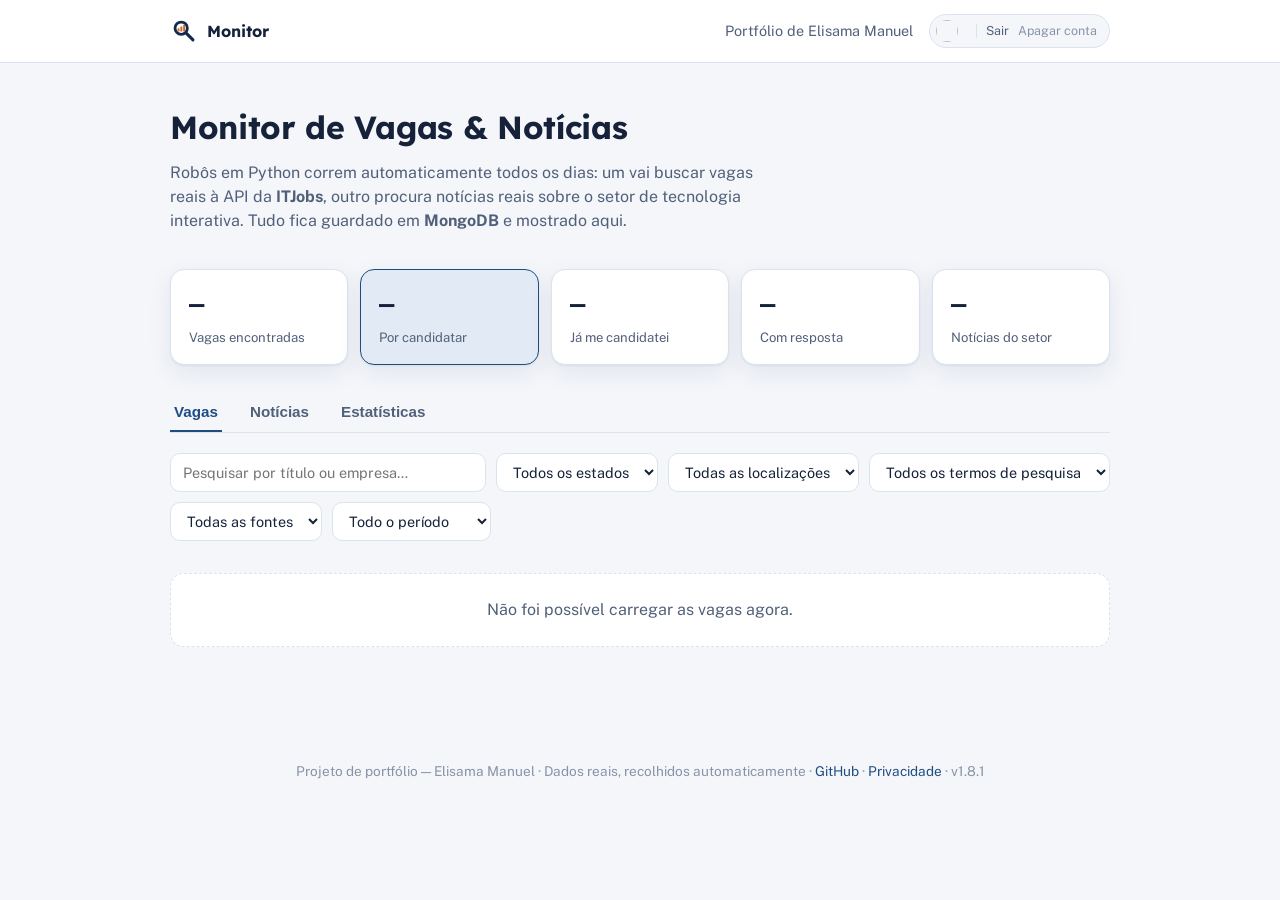
==== static/index.html @ f33a1dab "v1.8.1: interface sem setas nos botoes e links" ====
<!DOCTYPE html>
<html lang="pt">
<head>
    <meta charset="UTF-8">
    <meta name="viewport" content="width=device-width, initial-scale=1.0">
    <title>Monitor de Vagas & Notícias | Elisama Manuel</title>
    <meta name="description" content="Painel pessoal que acompanha vagas de emprego reais e notícias do setor de tecnologia interativa, recolhidas automaticamente.">
    <link rel="icon" type="image/svg+xml" href="/static/logo-mark.svg">
    <link rel="stylesheet" href="https://fonts.googleapis.com/css2?family=Lexend:wght@600;700&family=Public+Sans:wght@400;600;700&family=JetBrains+Mono:wght@400;500;700&display=swap">
    <link rel="stylesheet" href="/static/style.css?v=5">
</head>
<body>
    <header class="topo">
        <div class="container topo-conteudo">
            <a href="/" class="marca" id="linkLogoMonitor">
                <img src="/static/logo-mark.svg" alt="">
                <span class="marca-nome">Monitor</span>
            </a>
            <div class="topo-direita">
                <a href="https://elisamanuel-on.github.io/portfolio.html" class="link-portfolio" id="linkPortfolio">Portfólio de Elisama Manuel</a>
                <div class="conta-utilizador" id="contaUtilizador" hidden>
                    <img class="conta-foto" id="contaFoto" alt="">
                    <span class="conta-nome" id="contaNome"></span>
                    <span class="conta-separador"></span>
                    <a href="/auth/logout" class="conta-sair">Sair</a>
                    <button type="button" class="conta-apagar" id="botaoApagarConta" title="Apagar a minha conta">Apagar conta</button>
                </div>
            </div>
        </div>
    </header>
    <script>
        // No executável de secretária o painel abre com "?modo=app" no
        // endereço — aí não faz sentido mostrar um link de volta ao
        // portfólio do site, porque isto já não está a ser visto num
        // browser a navegar pelo site.
        if (new URLSearchParams(location.search).get("modo") === "app") {
            var linkPortfolio = document.getElementById("linkPortfolio");
            if (linkPortfolio) linkPortfolio.remove();
        }

        // Mostra quem entrou com a conta Google, no canto do cabeçalho.
        fetch("/api/utilizador-atual")
            .then(function (resposta) { return resposta.ok ? resposta.json() : null; })
            .then(function (utilizador) {
                if (!utilizador) return;
                var caixa = document.getElementById("contaUtilizador");
                var foto = document.getElementById("contaFoto");
                var nome = document.getElementById("contaNome");
                if (utilizador.foto) {
                    foto.src = utilizador.foto;
                    foto.hidden = false;
                } else {
                    foto.hidden = true;
                }
                nome.textContent = utilizador.nome || utilizador.email;
                caixa.hidden = false;
            })
            .catch(function () { /* se falhar, o cabeçalho só fica sem esta parte */ });

        // Direito ao apagamento: remove a conta (nome, email, foto) desta sessão.
        // Não apaga vagas/notícias — essas nunca tiveram dados pessoais.
        document.getElementById("botaoApagarConta").addEventListener("click", function () {
            var confirmar = window.confirm(
                "Isto apaga a tua conta e os teus dados de login (nome, email, foto). " +
                "Não podes desfazer. Continuar?"
            );
            if (!confirmar) return;
            fetch("/api/utilizador-atual", { method: "DELETE" })
                .then(function () { window.location.href = "/"; })
                .catch(function () {
                    window.alert("Não foi possível apagar a conta agora. Tenta novamente ou escreve para elisamanueljob@gmail.com.");
                });
        });
    </script>

    <main class="container">
        <section class="intro">
            <h1>Monitor de Vagas &amp; Notícias</h1>
            <p class="intro-texto">
                Robôs em Python correm automaticamente todos os dias: um vai buscar vagas
                reais à API da <strong>ITJobs</strong>, outro procura notícias reais sobre o
                setor de tecnologia interativa. Tudo fica guardado em <strong>MongoDB</strong>
                e mostrado aqui.
            </p>
        </section>

        <section class="resumo-cards" id="resumoCards" aria-live="polite">
            <div class="card-resumo">
                <span class="card-resumo-valor" id="resumoTotalVagas">—</span>
                <span class="card-resumo-label">Vagas encontradas</span>
            </div>
            <div class="card-resumo card-resumo-destaque">
                <span class="card-resumo-valor" id="resumoPorCandidatar">—</span>
                <span class="card-resumo-label">Por candidatar</span>
            </div>
            <div class="card-resumo">
                <span class="card-resumo-valor" id="resumoCandidateiMe">—</span>
                <span class="card-resumo-label">Já me candidatei</span>
            </div>
            <div class="card-resumo">
                <span class="card-resumo-valor" id="resumoRespostaRecebida">—</span>
                <span class="card-resumo-label">Com resposta</span>
            </div>
            <div class="card-resumo">
                <span class="card-resumo-valor" id="resumoTotalNoticias">—</span>
                <span class="card-resumo-label">Notícias do setor</span>
            </div>
        </section>

        <nav class="abas" role="tablist" aria-label="Secções">
            <button class="aba aba-ativa" data-aba="vagas" role="tab" aria-selected="true">
                Vagas
                <span class="aba-contador" id="contadorVagasNovas" hidden>0</span>
            </button>
            <button class="aba" data-aba="noticias" role="tab" aria-selected="false">Notícias</button>
            <button class="aba" data-aba="estatisticas" role="tab" aria-selected="false">Estatísticas</button>
        </nav>

        <section class="painel" data-painel="vagas">
            <div class="filtros">
                <input type="search" id="filtroTextoVagas" placeholder="Pesquisar por título ou empresa…">
                <select id="filtroEstadoVagas">
                    <option value="">Todos os estados</option>
                    <option value="por_candidatar">Por candidatar</option>
                    <option value="candidatei_me">Já me candidatei</option>
                    <option value="resposta_recebida">Com resposta</option>
                    <option value="arquivada">Arquivada</option>
                </select>
                <select id="filtroLocalizacaoVagas">
                    <option value="">Todas as localizações</option>
                </select>
                <select id="filtroTermoVagas">
                    <option value="">Todos os termos de pesquisa</option>
                </select>
                <select id="filtroFonteVagas">
                    <option value="">Todas as fontes</option>
                </select>
                <select id="filtroPeriodoVagas">
                    <option value="">Todo o período</option>
                    <option value="24h">Últimas 24 horas</option>
                    <option value="7d">Últimos 7 dias</option>
                    <option value="30d">Últimos 30 dias</option>
                </select>
            </div>
            <div class="lista" id="listaVagas">
                <p class="estado-vazio">A carregar vagas…</p>
            </div>
        </section>

        <section class="painel" data-painel="noticias" hidden>
            <div class="filtros">
                <input type="search" id="filtroTextoNoticias" placeholder="Pesquisar notícias…">
                <select id="filtroFonteNoticias">
                    <option value="">Todas as fontes</option>
                </select>
                <select id="filtroPeriodoNoticias">
                    <option value="">Todo o período</option>
                    <option value="24h">Últimas 24 horas</option>
                    <option value="7d">Últimos 7 dias</option>
                    <option value="30d">Últimos 30 dias</option>
                </select>
            </div>
            <div class="lista" id="listaNoticias">
                <p class="estado-vazio">A carregar notícias…</p>
            </div>
        </section>

        <section class="painel" data-painel="estatisticas" hidden>
            <div class="grelha-estatisticas">
                <div class="cartao-estatistica cartao-estatistica-larga">
                    <div class="estatistica-cabecalho">
                        <h2 class="estatistica-titulo">Evolução nos últimos 30 dias</h2>
                        <div class="estatistica-legenda">
                            <span class="legenda-item"><i class="ponto-legenda ponto-legenda-vagas"></i>Vagas</span>
                            <span class="legenda-item"><i class="ponto-legenda ponto-legenda-noticias"></i>Notícias</span>
                        </div>
                    </div>
                    <canvas id="graficoEvolucao"></canvas>
                </div>
                <div class="cartao-estatistica">
                    <h2 class="estatistica-titulo">Taxa de resposta às candidaturas</h2>
                    <div id="taxaResposta">
                        <p class="estado-vazio">A carregar…</p>
                    </div>
                </div>
                <div class="cartao-estatistica">
                    <h2 class="estatistica-titulo">Por termo de pesquisa</h2>
                    <canvas id="graficoTermos"></canvas>
                </div>
                <div class="cartao-estatistica">
                    <h2 class="estatistica-titulo">Por localização</h2>
                    <canvas id="graficoLocalizacoes"></canvas>
                </div>
                <div class="cartao-estatistica">
                    <h2 class="estatistica-titulo">Fontes das vagas</h2>
                    <div class="lista-fontes" id="fontesVagas">
                        <p class="estado-vazio">A carregar…</p>
                    </div>
                </div>
                <div class="cartao-estatistica">
                    <h2 class="estatistica-titulo">Fontes das notícias</h2>
                    <div class="lista-fontes" id="fontesNoticias">
                        <p class="estado-vazio">A carregar…</p>
                    </div>
                </div>
            </div>
        </section>
    </main>

    <footer class="rodape">
        <p>Projeto de portfólio — Elisama Manuel · Dados reais, recolhidos automaticamente · <a href="https://github.com/elisamanuel-on" target="_blank" rel="noopener">GitHub</a> · <a href="/privacidade">Privacidade</a> · v1.8.1</p>
    </footer>

    <template id="modeloVaga">
        <article class="cartao-vaga">
            <div class="cartao-vaga-cabecalho">
                <h3></h3>
                <span class="etiqueta-estado"></span>
            </div>
            <p class="cartao-vaga-empresa"></p>
            <span class="etiqueta-fonte"></span>
            <p class="cartao-vaga-detalhes"></p>
            <div class="cartao-vaga-rodape">
                <a class="cartao-vaga-link" target="_blank" rel="noopener">Ver vaga</a>
                <select class="seletor-estado">
                    <option value="por_candidatar">Por candidatar</option>
                    <option value="candidatei_me">Já me candidatei</option>
                    <option value="resposta_recebida">Com resposta</option>
                    <option value="arquivada">Arquivada</option>
                </select>
            </div>
        </article>
    </template>

    <template id="modeloNoticia">
        <article class="cartao-noticia">
            <p class="cartao-noticia-fonte"></p>
            <h3><a target="_blank" rel="noopener"></a></h3>
            <p class="cartao-noticia-resumo"></p>
            <p class="cartao-noticia-data"></p>
        </article>
    </template>

    <script src="/static/script.js?v=5"></script>
    <script>
        // O logótipo "Monitor" força sempre uma ida a buscar a página nova ao
        // servidor (como um F5), para nunca mostrar uma versão antiga guardada
        // pelo browser desta página, visto que este endereço já existiu com
        // outro aspeto no passado.
        (function () {
            var logo = document.getElementById("linkLogoMonitor");
            if (!logo) return;
            logo.addEventListener("click", function (evento) {
                var cliqueSimples = evento.button === 0 &&
                    !evento.metaKey && !evento.ctrlKey && !evento.shiftKey && !evento.altKey;
                if (!cliqueSimples) return;
                evento.preventDefault();
                var destino = logo.getAttribute("href") || "/";
                var separador = destino.indexOf("?") === -1 ? "?" : "&";
                window.location.href = destino + separador + "atualizar=" + Date.now();
            });
        })();
    </script>
</body>
</html>
---- static/style.css ----
/* Monitor de Vagas & Notícias — painel de trabalho, agora com a mesma
   identidade "Azul Editorial" da vitrine pública (mesmos tokens de
   static/vitrine.css), para as duas páginas parecerem o mesmo produto. */

:root {
    --azul-700: #1f4d82;
    --azul-900: #13294b;
    --azul-suave: #e2eaf5;
    --acento: #c96a2e;
    --acento-suave: #f7e6d9;
    --fundo: #f4f6fa;
    --superficie: #ffffff;
    --borda: #dbe3ee;
    --texto: #16213a;
    --texto-suave: #51607a;
    --texto-fraco: #8793a8;
    --sucesso: #0d9488;
    --sucesso-suave: #e6f7f5;
    --aviso: #a8641f;
    --aviso-suave: #f6ead9;
    --raio: 14px;
    --sombra: 0 1px 2px rgba(19,41,75,.06), 0 8px 24px rgba(19,41,75,.08);
}

* { box-sizing: border-box; }

body {
    margin: 0;
    font-family: "Public Sans", -apple-system, BlinkMacSystemFont, "Segoe UI", Roboto, sans-serif;
    background: var(--fundo);
    color: var(--texto);
    line-height: 1.5;
}

h1, h2, h3 { font-family: "Lexend", "Public Sans", sans-serif; }

.mono { font-family: "JetBrains Mono", ui-monospace, monospace; font-variant-numeric: tabular-nums; }

.container {
    max-width: 980px;
    margin: 0 auto;
    padding: 0 20px;
}

.topo {
    background: var(--superficie);
    border-bottom: 1px solid var(--borda);
}

.topo-conteudo {
    display: flex;
    align-items: center;
    justify-content: space-between;
    padding: 14px 20px;
    flex-wrap: wrap;
    gap: 8px;
}

.marca {
    display: flex;
    align-items: center;
    gap: 9px;
    text-decoration: none;
}
.marca:link, .marca:visited, .marca:hover, .marca:active { text-decoration: none; }

.marca img { width: 28px; height: 28px; }

.marca-nome {
    font-family: "Lexend", sans-serif;
    font-weight: 700;
    font-size: 16px;
    color: var(--texto);
}

.link-portfolio {
    color: var(--texto-suave);
    text-decoration: none;
    font-size: 0.9rem;
    border-bottom: 1px solid transparent;
}

.link-portfolio:hover { color: var(--azul-700); border-bottom-color: var(--azul-700); }

.topo-direita {
    display: flex;
    align-items: center;
    gap: 16px;
    flex-wrap: wrap;
}

.conta-utilizador {
    display: flex;
    align-items: center;
    gap: 9px;
    padding: 5px 12px 5px 6px;
    background: var(--fundo);
    border: 1px solid var(--borda);
    border-radius: 999px;
}

.conta-foto {
    width: 22px;
    height: 22px;
    border-radius: 50%;
    object-fit: cover;
    flex-shrink: 0;
}

.conta-nome {
    font-size: 0.82rem;
    color: var(--texto);
    font-weight: 600;
    max-width: 130px;
    overflow: hidden;
    text-overflow: ellipsis;
    white-space: nowrap;
}

.conta-separador {
    width: 1px;
    height: 14px;
    background: var(--borda);
    flex-shrink: 0;
}

.conta-sair {
    font-size: 0.78rem;
    color: var(--texto-suave);
    text-decoration: none;
    white-space: nowrap;
}

.conta-sair:hover { color: var(--azul-700); }

.conta-apagar {
    font: inherit;
    font-size: 0.78rem;
    color: var(--texto-fraco);
    background: none;
    border: none;
    padding: 0;
    cursor: pointer;
    white-space: nowrap;
}

.conta-apagar:hover { color: var(--aviso); }

.pagina-texto {
    padding-bottom: 60px;
}

.pagina-texto h2 {
    font-size: 1.05rem;
    margin: 32px 0 8px;
}

.pagina-texto p {
    color: var(--texto-suave);
    max-width: 640px;
}

.pagina-texto a { color: var(--azul-700); }

.intro {
    padding: 40px 0 8px;
}

.intro h1 {
    margin: 0 0 10px;
    font-size: 2rem;
    letter-spacing: -0.01em;
}

.intro-texto {
    color: var(--texto-suave);
    max-width: 62ch;
    margin: 0;
}

.resumo-cards {
    display: grid;
    grid-template-columns: repeat(auto-fit, minmax(150px, 1fr));
    gap: 12px;
    margin: 28px 0;
}

.card-resumo {
    background: var(--superficie);
    border: 1px solid var(--borda);
    border-radius: var(--raio);
    padding: 16px 18px;
    display: flex;
    flex-direction: column;
    gap: 4px;
    box-shadow: var(--sombra);
}

.card-resumo-destaque {
    border-color: var(--azul-700);
    background: var(--azul-suave);
}

.card-resumo-valor {
    font-family: "JetBrains Mono", ui-monospace, monospace;
    font-variant-numeric: tabular-nums;
    font-size: 1.6rem;
    font-weight: 700;
}

.card-resumo-label {
    font-size: 0.82rem;
    color: var(--texto-suave);
}

.abas {
    display: flex;
    gap: 4px;
    border-bottom: 1px solid var(--borda);
    margin-bottom: 20px;
}

.aba {
    display: inline-flex;
    align-items: center;
    gap: 7px;
    appearance: none;
    background: none;
    border: none;
    border-bottom: 2px solid transparent;
    padding: 10px 4px;
    margin-right: 20px;
    font-size: 0.95rem;
    font-weight: 600;
    color: var(--texto-suave);
    cursor: pointer;
    transition: color .15s ease, border-color .15s ease;
}

.aba:hover { color: var(--azul-700); }

.aba-ativa, .aba-ativa:hover {
    color: var(--azul-700);
    border-bottom-color: var(--azul-700);
}

.aba-contador {
    display: inline-flex;
    align-items: center;
    justify-content: center;
    min-width: 18px;
    height: 18px;
    padding: 0 5px;
    border-radius: 999px;
    background: var(--acento);
    color: #fff;
    font-size: 0.7rem;
    font-weight: 700;
    font-family: "JetBrains Mono", ui-monospace, monospace;
}

.aba-contador[hidden] { display: none; }

.filtros {
    display: flex;
    gap: 10px;
    margin-bottom: 16px;
    flex-wrap: wrap;
}

.filtros input, .filtros select {
    font-family: inherit;
    font-size: 0.9rem;
    padding: 9px 12px;
    border-radius: 10px;
    border: 1px solid var(--borda);
    background: var(--superficie);
    color: var(--texto);
    transition: border-color .15s ease;
}

.filtros input:focus-visible, .filtros select:focus-visible {
    outline: 2px solid var(--azul-700);
    outline-offset: 1px;
    border-color: var(--azul-700);
}

.filtros input[type="search"] {
    flex: 1;
    min-width: 200px;
}

.lista {
    display: grid;
    gap: 12px;
    padding-bottom: 60px;
}

.estado-vazio {
    color: var(--texto-suave);
    padding: 24px;
    text-align: center;
    background: var(--superficie);
    border: 1px dashed var(--borda);
    border-radius: var(--raio);
}

.cartao-vaga, .cartao-noticia {
    background: var(--superficie);
    border: 1px solid var(--borda);
    border-radius: var(--raio);
    padding: 16px 18px;
    box-shadow: var(--sombra);
    transition: box-shadow .18s ease, border-color .18s ease;
}

.cartao-vaga:hover, .cartao-noticia:hover {
    border-color: var(--azul-700);
}

.cartao-vaga-cabecalho {
    display: flex;
    align-items: flex-start;
    justify-content: space-between;
    gap: 10px;
}

.cartao-vaga-cabecalho h3 {
    margin: 0;
    font-size: 1.05rem;
    font-family: "Public Sans", sans-serif;
    font-weight: 700;
}

/* Pílulas de estado — mesmas cores usadas no guia de identidade */
.etiqueta-estado {
    font-size: 0.75rem;
    font-weight: 600;
    padding: 3px 10px;
    border-radius: 999px;
    white-space: nowrap;
    background: var(--aviso-suave);
    color: var(--aviso);
}

.etiqueta-estado[data-estado="candidatei_me"] {
    background: var(--fundo);
    color: var(--azul-700);
    border: 1px solid var(--borda);
}

.etiqueta-estado[data-estado="resposta_recebida"] {
    background: var(--sucesso-suave);
    color: var(--sucesso);
}

.etiqueta-estado[data-estado="arquivada"] {
    background: var(--borda);
    color: var(--texto-fraco);
}

.cartao-vaga-empresa {
    margin: 4px 0 2px;
    font-weight: 600;
    color: var(--texto-suave);
}

.etiqueta-fonte {
    display: inline-block;
    margin-bottom: 8px;
    font-family: "JetBrains Mono", ui-monospace, monospace;
    font-size: 0.72rem;
    font-weight: 500;
    letter-spacing: 0.03em;
    text-transform: uppercase;
    color: var(--texto-suave);
    background: var(--fundo);
    border: 1px solid var(--borda);
    border-radius: 999px;
    padding: 2px 9px;
}

.cartao-vaga-detalhes {
    margin: 0 0 12px;
    font-size: 0.88rem;
    color: var(--texto-suave);
}

.cartao-vaga-rodape {
    display: flex;
    align-items: center;
    justify-content: space-between;
    gap: 10px;
    flex-wrap: wrap;
}

.cartao-vaga-link {
    color: var(--azul-700);
    text-decoration: none;
    font-weight: 600;
    font-size: 0.9rem;
}

.cartao-vaga-link:hover { text-decoration: underline; }

.seletor-estado {
    font-family: inherit;
    font-size: 0.85rem;
    padding: 6px 10px;
    border-radius: 8px;
    border: 1px solid var(--borda);
    background: var(--fundo);
    transition: border-color .15s ease;
}

.seletor-estado:focus-visible {
    outline: 2px solid var(--azul-700);
    outline-offset: 1px;
    border-color: var(--azul-700);
}

.cartao-noticia-fonte {
    margin: 0 0 4px;
    font-family: "JetBrains Mono", ui-monospace, monospace;
    font-size: 0.72rem;
    font-weight: 500;
    letter-spacing: 0.04em;
    text-transform: uppercase;
    color: var(--sucesso);
}

.cartao-noticia h3 {
    margin: 0 0 6px;
    font-size: 1.02rem;
    font-family: "Public Sans", sans-serif;
    font-weight: 700;
}

.cartao-noticia h3 a {
    color: var(--texto);
    text-decoration: none;
}

.cartao-noticia h3 a:hover { color: var(--azul-700); }

.cartao-noticia-resumo {
    margin: 0 0 8px;
    color: var(--texto-suave);
    font-size: 0.9rem;
}

.cartao-noticia-data {
    margin: 0;
    font-size: 0.78rem;
    color: var(--texto-fraco);
}

.rodape {
    text-align: center;
    padding: 24px 20px 40px;
    color: var(--texto-fraco);
    font-size: 0.85rem;
}

.rodape a { color: var(--azul-700); text-decoration: none; }
.rodape a:hover { text-decoration: underline; }

/* Celebração ao marcar uma vaga como "Com resposta" */
@keyframes estadoPop {
    0%   { transform: scale(1); }
    40%  { transform: scale(1.18); }
    70%  { transform: scale(.96); }
    100% { transform: scale(1); }
}
.etiqueta-estado.a-celebrar { animation: estadoPop .5s cubic-bezier(.34, 1.56, .64, 1); }

@keyframes cartaoBrilho {
    0%   { box-shadow: 0 0 0 0 rgba(13, 148, 136, .35), var(--sombra); }
    100% { box-shadow: 0 0 0 14px rgba(13, 148, 136, 0), var(--sombra); }
}
.cartao-vaga.a-celebrar { animation: cartaoBrilho 1s ease-out; }

/* Estatísticas */

.grelha-estatisticas {
    display: grid;
    grid-template-columns: repeat(auto-fit, minmax(280px, 1fr));
    gap: 16px;
    padding-bottom: 60px;
}

.cartao-estatistica {
    background: var(--superficie);
    border: 1px solid var(--borda);
    border-radius: var(--raio);
    padding: 18px 20px;
    box-shadow: var(--sombra);
}

.cartao-estatistica-larga { grid-column: 1 / -1; }

.estatistica-cabecalho {
    display: flex;
    align-items: center;
    justify-content: space-between;
    flex-wrap: wrap;
    gap: 8px;
    margin-bottom: 4px;
}

.estatistica-titulo {
    margin: 0 0 10px;
    font-size: 0.92rem;
    font-weight: 700;
    color: var(--texto);
}

.cartao-estatistica-larga .estatistica-titulo { margin-bottom: 0; }

.estatistica-legenda {
    display: flex;
    gap: 14px;
    font-size: 0.8rem;
    color: var(--texto-suave);
}

.legenda-item { display: flex; align-items: center; gap: 5px; }

.ponto-legenda {
    width: 8px;
    height: 8px;
    border-radius: 999px;
    display: inline-block;
}

.ponto-legenda-vagas { background: var(--azul-700); }
.ponto-legenda-noticias { background: var(--acento); }

.cartao-estatistica canvas {
    width: 100%;
    display: block;
    min-height: 120px;
}

.taxa-resposta-numero {
    font-family: "JetBrains Mono", ui-monospace, monospace;
    font-size: 2.2rem;
    font-weight: 700;
    color: var(--sucesso);
    line-height: 1;
}

.taxa-resposta-barra {
    height: 10px;
    border-radius: 999px;
    background: var(--borda);
    overflow: hidden;
    margin: 12px 0 8px;
}

.taxa-resposta-preenchimento {
    height: 100%;
    background: var(--sucesso);
    border-radius: 999px;
    transition: width .6s cubic-bezier(.34, 1.56, .64, 1);
}

.taxa-resposta-legenda {
    margin: 0;
    font-size: 0.85rem;
    color: var(--texto-suave);
}

.lista-fontes {
    display: flex;
    flex-direction: column;
}

.linha-fonte {
    display: flex;
    align-items: center;
    gap: 9px;
    padding: 9px 0;
    border-bottom: 1px solid var(--borda);
}

.linha-fonte:last-child { border-bottom: none; }

.linha-fonte .ponto-legenda { flex-shrink: 0; }

.linha-fonte-nome {
    flex: 1;
    min-width: 0;
    font-size: 0.88rem;
    font-weight: 600;
    color: var(--texto);
    white-space: nowrap;
    overflow: hidden;
    text-overflow: ellipsis;
}

.linha-fonte-total {
    font-family: "JetBrains Mono", ui-monospace, monospace;
    font-size: 0.85rem;
    color: var(--texto-suave);
}

@media (prefers-reduced-motion: reduce) {
    .aba, .filtros input, .filtros select, .cartao-vaga, .cartao-noticia, .seletor-estado {
        transition: none;
    }
    .etiqueta-estado.a-celebrar, .cartao-vaga.a-celebrar {
        animation: none;
    }
    .taxa-resposta-preenchimento {
        transition: none;
    }
}

@media (max-width: 480px) {
    .intro h1 { font-size: 1.6rem; }
    .cartao-vaga-rodape { flex-direction: column; align-items: stretch; }
}

.paginacao {
    display: flex;
    align-items: center;
    justify-content: space-between;
    gap: 12px;
    padding: 10px 0 4px;
}

.paginacao-info {
    display: flex;
    flex-direction: column;
    align-items: center;
    color: var(--texto-suave);
    font-size: 0.95rem;
    text-align: center;
}

.paginacao-info small { color: var(--texto-fraco); font-size: 0.8rem; }

.paginacao-botao {
    font: inherit;
    font-weight: 600;
    color: var(--azul-700);
    background: var(--superficie);
    border: 1px solid var(--azul-700);
    border-radius: 999px;
    padding: 9px 20px;
    cursor: pointer;
    white-space: nowrap;
    transition: background .15s, color .15s;
}

.paginacao-botao:hover:not(:disabled) { background: var(--azul-700); color: #fff; }
.paginacao-botao:focus-visible { outline: 3px solid var(--azul-suave); outline-offset: 2px; }
.paginacao-botao:disabled { opacity: .4; cursor: default; }

@media (max-width: 520px) {
    .paginacao-botao { padding: 8px 12px; font-size: 0.9rem; }
    .paginacao-info small { display: none; }
}
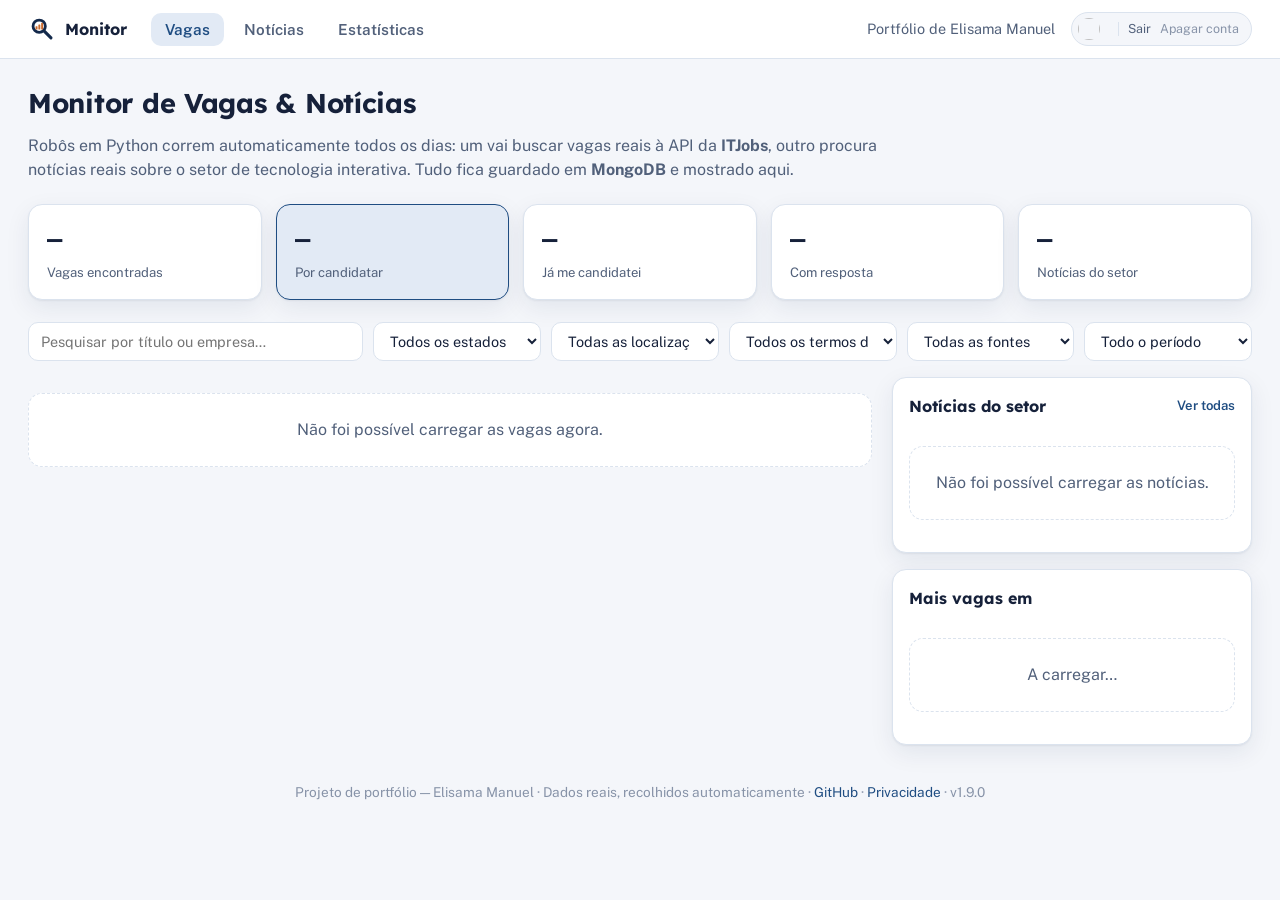
==== commit cc6378a6: "v1.9.0: layout em largura total com painel lateral de noticias" ====
--- a/static/index.html
+++ b/static/index.html
@@ -7,15 +7,23 @@
     <meta name="description" content="Painel pessoal que acompanha vagas de emprego reais e notícias do setor de tecnologia interativa, recolhidas automaticamente.">
     <link rel="icon" type="image/svg+xml" href="/static/logo-mark.svg">
     <link rel="stylesheet" href="https://fonts.googleapis.com/css2?family=Lexend:wght@600;700&family=Public+Sans:wght@400;600;700&family=JetBrains+Mono:wght@400;500;700&display=swap">
-    <link rel="stylesheet" href="/static/style.css?v=5">
+    <link rel="stylesheet" href="/static/style.css?v=6">
 </head>
 <body>
     <header class="topo">
-        <div class="container topo-conteudo">
+        <div class="container-largo topo-conteudo">
             <a href="/" class="marca" id="linkLogoMonitor">
                 <img src="/static/logo-mark.svg" alt="">
                 <span class="marca-nome">Monitor</span>
             </a>
+            <nav class="abas" role="tablist" aria-label="Secções">
+                <button class="aba aba-ativa" data-aba="vagas" role="tab" aria-selected="true">
+                    Vagas
+                    <span class="aba-contador" id="contadorVagasNovas" hidden>0</span>
+                </button>
+                <button class="aba" data-aba="noticias" role="tab" aria-selected="false">Notícias</button>
+                <button class="aba" data-aba="estatisticas" role="tab" aria-selected="false">Estatísticas</button>
+            </nav>
             <div class="topo-direita">
                 <a href="https://elisamanuel-on.github.io/portfolio.html" class="link-portfolio" id="linkPortfolio">Portfólio de Elisama Manuel</a>
                 <div class="conta-utilizador" id="contaUtilizador" hidden>
@@ -73,7 +81,7 @@
         });
     </script>
 
-    <main class="container">
+    <main class="container-largo">
         <section class="intro">
             <h1>Monitor de Vagas &amp; Notícias</h1>
             <p class="intro-texto">
@@ -107,17 +115,8 @@
             </div>
         </section>
 
-        <nav class="abas" role="tablist" aria-label="Secções">
-            <button class="aba aba-ativa" data-aba="vagas" role="tab" aria-selected="true">
-                Vagas
-                <span class="aba-contador" id="contadorVagasNovas" hidden>0</span>
-            </button>
-            <button class="aba" data-aba="noticias" role="tab" aria-selected="false">Notícias</button>
-            <button class="aba" data-aba="estatisticas" role="tab" aria-selected="false">Estatísticas</button>
-        </nav>
-
         <section class="painel" data-painel="vagas">
-            <div class="filtros">
+            <div class="filtros filtros-vagas">
                 <input type="search" id="filtroTextoVagas" placeholder="Pesquisar por título ou empresa…">
                 <select id="filtroEstadoVagas">
                     <option value="">Todos os estados</option>
@@ -142,8 +141,26 @@
                     <option value="30d">Últimos 30 dias</option>
                 </select>
             </div>
-            <div class="lista" id="listaVagas">
-                <p class="estado-vazio">A carregar vagas…</p>
+            <div class="duas-colunas">
+                <div class="lista" id="listaVagas">
+                    <p class="estado-vazio">A carregar vagas…</p>
+                </div>
+                <aside class="lateral" aria-label="Notícias e localizações">
+                    <section class="lateral-bloco">
+                        <h2 class="lateral-titulo">Notícias do setor
+                            <button type="button" class="lateral-ver-todas" id="verTodasNoticias">Ver todas</button>
+                        </h2>
+                        <div class="lateral-noticias" id="lateralNoticias">
+                            <p class="estado-vazio">A carregar…</p>
+                        </div>
+                    </section>
+                    <section class="lateral-bloco">
+                        <h2 class="lateral-titulo">Mais vagas em</h2>
+                        <div class="lateral-barras" id="lateralLocalizacoes">
+                            <p class="estado-vazio">A carregar…</p>
+                        </div>
+                    </section>
+                </aside>
             </div>
         </section>
 
@@ -208,7 +225,7 @@
     </main>
 
     <footer class="rodape">
-        <p>Projeto de portfólio — Elisama Manuel · Dados reais, recolhidos automaticamente · <a href="https://github.com/elisamanuel-on" target="_blank" rel="noopener">GitHub</a> · <a href="/privacidade">Privacidade</a> · v1.8.1</p>
+        <p>Projeto de portfólio — Elisama Manuel · Dados reais, recolhidos automaticamente · <a href="https://github.com/elisamanuel-on" target="_blank" rel="noopener">GitHub</a> · <a href="/privacidade">Privacidade</a> · v1.9.0</p>
     </footer>
 
     <template id="modeloVaga">
@@ -217,8 +234,10 @@
                 <h3></h3>
                 <span class="etiqueta-estado"></span>
             </div>
-            <p class="cartao-vaga-empresa"></p>
-            <span class="etiqueta-fonte"></span>
+            <div class="cartao-vaga-meta">
+                <p class="cartao-vaga-empresa"></p>
+                <span class="etiqueta-fonte"></span>
+            </div>
             <p class="cartao-vaga-detalhes"></p>
             <div class="cartao-vaga-rodape">
                 <a class="cartao-vaga-link" target="_blank" rel="noopener">Ver vaga</a>
@@ -241,7 +260,7 @@
         </article>
     </template>
 
-    <script src="/static/script.js?v=5"></script>
+    <script src="/static/script.js?v=6"></script>
     <script>
         // O logótipo "Monitor" força sempre uma ida a buscar a página nova ao
         // servidor (como um F5), para nunca mostrar uma versão antiga guardada
--- a/static/style.css
+++ b/static/style.css
@@ -45,15 +45,25 @@
 .topo {
     background: var(--superficie);
     border-bottom: 1px solid var(--borda);
+    position: sticky;
+    top: 0;
+    z-index: 20;
+}
+
+/* Largura total, com margens laterais pequenas (o painel aproveita o ecrã todo) */
+.container-largo {
+    width: 100%;
+    margin: 0 auto;
+    padding: 0 28px;
 }
 
 .topo-conteudo {
     display: flex;
     align-items: center;
     justify-content: space-between;
-    padding: 14px 20px;
+    padding: 12px 28px;
     flex-wrap: wrap;
-    gap: 8px;
+    gap: 8px 24px;
 }
 
 .marca {
@@ -83,6 +93,7 @@
 .link-portfolio:hover { color: var(--azul-700); border-bottom-color: var(--azul-700); }
 
 .topo-direita {
+    margin-left: auto;
     display: flex;
     align-items: center;
     gap: 16px;
@@ -163,26 +174,26 @@
 .pagina-texto a { color: var(--azul-700); }
 
 .intro {
-    padding: 40px 0 8px;
+    padding: 24px 0 4px;
 }
 
 .intro h1 {
     margin: 0 0 10px;
-    font-size: 2rem;
+    font-size: 1.7rem;
     letter-spacing: -0.01em;
 }
 
 .intro-texto {
     color: var(--texto-suave);
-    max-width: 62ch;
+    max-width: 90ch;
     margin: 0;
 }
 
 .resumo-cards {
     display: grid;
-    grid-template-columns: repeat(auto-fit, minmax(150px, 1fr));
-    gap: 12px;
-    margin: 28px 0;
+    grid-template-columns: repeat(auto-fit, minmax(170px, 1fr));
+    gap: 14px;
+    margin: 18px 0 22px;
 }
 
 .card-resumo {
@@ -215,9 +226,7 @@
 
 .abas {
     display: flex;
-    gap: 4px;
-    border-bottom: 1px solid var(--borda);
-    margin-bottom: 20px;
+    gap: 6px;
 }
 
 .aba {
@@ -227,21 +236,21 @@
     appearance: none;
     background: none;
     border: none;
-    border-bottom: 2px solid transparent;
-    padding: 10px 4px;
-    margin-right: 20px;
+    border-radius: 10px;
+    padding: 8px 14px;
     font-size: 0.95rem;
     font-weight: 600;
+    font-family: inherit;
     color: var(--texto-suave);
     cursor: pointer;
-    transition: color .15s ease, border-color .15s ease;
-}
-
-.aba:hover { color: var(--azul-700); }
+    transition: color .15s ease, background .15s ease;
+}
+
+.aba:hover { color: var(--azul-700); background: var(--fundo); }
 
 .aba-ativa, .aba-ativa:hover {
     color: var(--azul-700);
-    border-bottom-color: var(--azul-700);
+    background: var(--azul-suave);
 }
 
 .aba-contador {
@@ -290,11 +299,108 @@
     min-width: 200px;
 }
 
+.filtros-vagas {
+    display: grid;
+    grid-template-columns: minmax(220px, 2fr) repeat(5, minmax(0, 1fr));
+}
+
+.filtros-vagas input[type="search"] { min-width: 0; }
+.filtros-vagas select { min-width: 0; width: 100%; }
+
 .lista {
     display: grid;
     gap: 12px;
     padding-bottom: 60px;
-}
+    scroll-margin-top: 84px;
+}
+
+/* Vagas à esquerda, notícias e localizações à direita */
+.duas-colunas {
+    display: grid;
+    grid-template-columns: minmax(0, 1fr) 360px;
+    gap: 20px;
+    align-items: start;
+}
+
+.lateral {
+    position: sticky;
+    top: 84px;
+    display: flex;
+    flex-direction: column;
+    gap: 16px;
+}
+
+.lateral-bloco {
+    background: var(--superficie);
+    border: 1px solid var(--borda);
+    border-radius: var(--raio);
+    padding: 16px;
+    box-shadow: var(--sombra);
+}
+
+.lateral-titulo {
+    display: flex;
+    justify-content: space-between;
+    align-items: center;
+    margin: 0 0 12px;
+    font-size: 1rem;
+}
+
+.lateral-ver-todas {
+    font: inherit;
+    font-family: "Public Sans", sans-serif;
+    font-size: 0.82rem;
+    font-weight: 600;
+    color: var(--azul-700);
+    background: none;
+    border: none;
+    padding: 0;
+    cursor: pointer;
+}
+
+.lateral-ver-todas:hover { text-decoration: underline; }
+
+.lateral-noticias { display: flex; flex-direction: column; gap: 8px; }
+
+.lateral-noticia {
+    border: 1px solid var(--borda);
+    border-radius: 12px;
+    padding: 10px 12px;
+}
+
+.lateral-noticia small {
+    display: block;
+    font-family: "JetBrains Mono", ui-monospace, monospace;
+    font-size: 0.7rem;
+    font-weight: 500;
+    letter-spacing: 0.04em;
+    text-transform: uppercase;
+    color: var(--acento);
+}
+
+.lateral-noticia a {
+    display: block;
+    margin: 3px 0;
+    font-weight: 600;
+    font-size: 0.92rem;
+    color: var(--texto);
+    text-decoration: none;
+}
+
+.lateral-noticia a:hover { color: var(--azul-700); }
+.lateral-noticia span { font-size: 0.78rem; color: var(--texto-fraco); }
+
+.lateral-barras { display: flex; flex-direction: column; gap: 10px; }
+.lateral-barra span { display: flex; justify-content: space-between; font-size: 0.85rem; color: var(--texto-suave); }
+.lateral-barra b { font-family: "JetBrains Mono", ui-monospace, monospace; font-weight: 500; color: var(--texto); }
+.lateral-barra i { display: block; height: 7px; border-radius: 6px; background: var(--azul-700); margin-top: 4px; }
+
+/* Notícias: várias colunas quando há espaço */
+#listaNoticias {
+    grid-template-columns: repeat(auto-fill, minmax(360px, 1fr));
+}
+
+#listaNoticias .paginacao { grid-column: 1 / -1; }
 
 .estado-vazio {
     color: var(--texto-suave);
@@ -317,6 +423,42 @@
 .cartao-vaga:hover, .cartao-noticia:hover {
     border-color: var(--azul-700);
 }
+
+/* Cartão de vaga em linha: texto à esquerda, ações à direita */
+#listaVagas .cartao-vaga {
+    display: grid;
+    grid-template-columns: minmax(0, 1fr) auto;
+    column-gap: 20px;
+    row-gap: 2px;
+    align-items: center;
+    padding: 14px 18px;
+}
+
+#listaVagas .cartao-vaga-cabecalho,
+#listaVagas .cartao-vaga-meta,
+#listaVagas .cartao-vaga-detalhes { grid-column: 1; }
+
+#listaVagas .cartao-vaga-detalhes { margin: 4px 0 0; }
+#listaVagas .cartao-vaga-cabecalho { justify-content: flex-start; align-items: center; flex-wrap: wrap; gap: 4px 12px; }
+
+#listaVagas .cartao-vaga-rodape {
+    grid-column: 2;
+    grid-row: 1 / 4;
+    flex-direction: column;
+    align-items: flex-end;
+    justify-content: center;
+    gap: 8px;
+}
+
+.cartao-vaga-meta {
+    display: flex;
+    align-items: center;
+    flex-wrap: wrap;
+    gap: 4px 10px;
+}
+
+.cartao-vaga-meta .cartao-vaga-empresa { margin: 2px 0; }
+.cartao-vaga-meta .etiqueta-fonte { margin-bottom: 0; }
 
 .cartao-vaga-cabecalho {
     display: flex;
@@ -662,3 +804,31 @@
     .paginacao-botao { padding: 8px 12px; font-size: 0.9rem; }
     .paginacao-info small { display: none; }
 }
+
+@media (max-width: 1100px) {
+    .duas-colunas { grid-template-columns: 1fr; }
+    .lateral { position: static; }
+    .filtros-vagas { grid-template-columns: repeat(2, minmax(0, 1fr)); }
+    .filtros-vagas input[type="search"] { grid-column: 1 / -1; }
+}
+
+@media (max-width: 900px) {
+    .abas { order: 3; width: 100%; overflow-x: auto; }
+    .topo-conteudo { gap: 8px 16px; }
+}
+
+@media (max-width: 700px) {
+    .container-largo { padding: 0 14px; }
+    .topo-conteudo { padding: 10px 14px; }
+    .link-portfolio { display: none; }
+    #listaVagas .cartao-vaga { grid-template-columns: 1fr; }
+    #listaVagas .cartao-vaga-rodape {
+        grid-column: 1;
+        grid-row: auto;
+        flex-direction: row;
+        align-items: center;
+        justify-content: space-between;
+        margin-top: 10px;
+    }
+    #listaNoticias { grid-template-columns: 1fr; }
+}
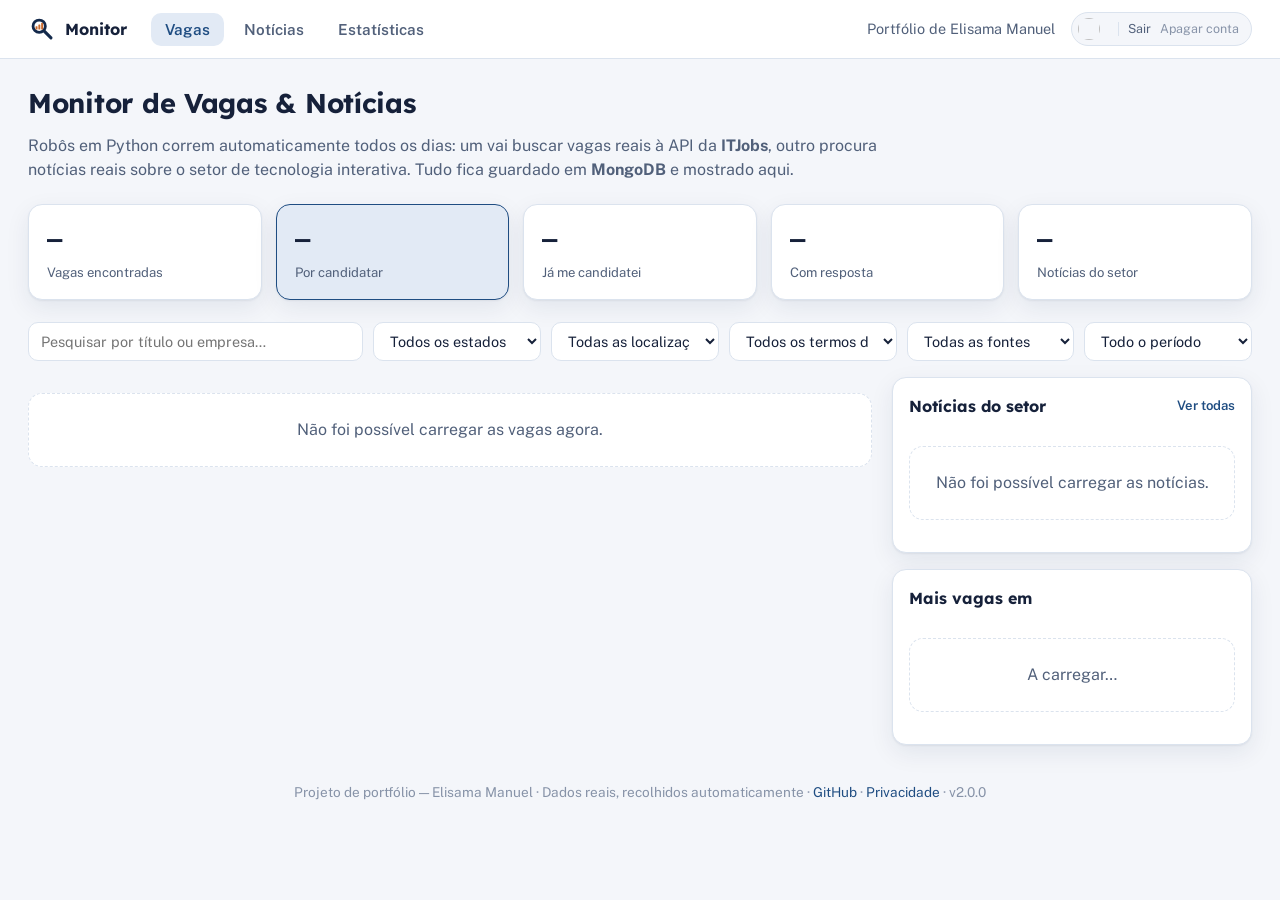
==== commit 8c4a5f5f: "v2.0.0: modo aplicação (.exe) com ecrã de entrada, barra lateral e candidaturas" ====
--- a/static/index.html
+++ b/static/index.html
@@ -7,9 +7,54 @@
     <meta name="description" content="Painel pessoal que acompanha vagas de emprego reais e notícias do setor de tecnologia interativa, recolhidas automaticamente.">
     <link rel="icon" type="image/svg+xml" href="/static/logo-mark.svg">
     <link rel="stylesheet" href="https://fonts.googleapis.com/css2?family=Lexend:wght@600;700&family=Public+Sans:wght@400;600;700&family=JetBrains+Mono:wght@400;500;700&display=swap">
-    <link rel="stylesheet" href="/static/style.css?v=6">
+    <link rel="stylesheet" href="/static/style.css?v=7">
+    <script>
+        // No executável de secretária o endereço traz "?modo=app": o painel
+        // mostra então o aspeto de aplicação (barra lateral) em vez do do site.
+        // Fica guardado na sessão da janela, para sobreviver a redirecionamentos.
+        (function () {
+            try {
+                if (new URLSearchParams(location.search).get("modo") === "app") sessionStorage.setItem("monitor_modo", "app");
+                if (sessionStorage.getItem("monitor_modo") === "app") document.documentElement.classList.add("modo-app");
+            } catch (e) { /* sem sessionStorage: fica o aspeto do site */ }
+        })();
+    </script>
 </head>
 <body>
+    <aside class="trilho-app" aria-label="Navegação da aplicação">
+        <a href="/dashboard?modo=app" class="trilho-marca" title="Monitor"><img src="/static/logo-mark.svg" alt="Monitor"></a>
+        <button type="button" class="trilho-item trilho-item-ativo" data-aba="vagas">
+            <svg viewBox="0 0 24 24" fill="none" stroke="currentColor" stroke-width="2" aria-hidden="true"><rect x="3" y="7" width="18" height="13" rx="2"/><path d="M8 7V5a2 2 0 0 1 2-2h4a2 2 0 0 1 2 2v2"/></svg>
+            Vagas
+            <span class="aba-contador contador-vagas-novas" hidden>0</span>
+        </button>
+        <button type="button" class="trilho-item" data-aba="candidaturas">
+            <svg viewBox="0 0 24 24" fill="none" stroke="currentColor" stroke-width="2" aria-hidden="true"><rect x="3" y="4" width="5" height="16" rx="1"/><rect x="10" y="4" width="5" height="10" rx="1"/><rect x="17" y="4" width="4" height="13" rx="1"/></svg>
+            Candid.
+        </button>
+        <button type="button" class="trilho-item" data-aba="noticias">
+            <svg viewBox="0 0 24 24" fill="none" stroke="currentColor" stroke-width="2" aria-hidden="true"><path d="M4 5h13v14H6a2 2 0 0 1-2-2zM17 9h3v8a2 2 0 0 1-2 2"/></svg>
+            Notícias
+        </button>
+        <button type="button" class="trilho-item" data-aba="estatisticas">
+            <svg viewBox="0 0 24 24" fill="none" stroke="currentColor" stroke-width="2" aria-hidden="true"><path d="M4 20V10M10 20V4M16 20v-8M22 20H2"/></svg>
+            Estatíst.
+        </button>
+        <span class="trilho-versao versao-site">v2.0.0</span>
+    </aside>
+    <div class="barra-app">
+        <h1 class="barra-app-titulo" id="tituloApp">Vagas</h1>
+        <span class="app-estado" id="estadoRobos"><i></i><span id="estadoRobosTexto">A ligar…</span></span>
+        <span class="barra-app-recolha">Última recolha: <b id="ultimaRecolha">—</b></span>
+        <input type="search" class="barra-app-pesquisa" id="pesquisaGeral" placeholder="Pesquisar em tudo…" aria-label="Pesquisar em tudo">
+        <div class="conta-utilizador conta-app" id="contaApp" hidden>
+            <img class="conta-foto" id="contaAppFoto" alt="">
+            <span class="conta-nome" id="contaAppNome"></span>
+            <span class="conta-separador"></span>
+            <a href="/auth/logout?modo=app" class="conta-sair">Sair</a>
+            <button type="button" class="conta-apagar" id="botaoApagarContaApp" title="Apagar a minha conta">Apagar conta</button>
+        </div>
+    </div>
     <header class="topo">
         <div class="container-largo topo-conteudo">
             <a href="/" class="marca" id="linkLogoMonitor">
@@ -19,7 +64,7 @@
             <nav class="abas" role="tablist" aria-label="Secções">
                 <button class="aba aba-ativa" data-aba="vagas" role="tab" aria-selected="true">
                     Vagas
-                    <span class="aba-contador" id="contadorVagasNovas" hidden>0</span>
+                    <span class="aba-contador contador-vagas-novas" id="contadorVagasNovas" hidden>0</span>
                 </button>
                 <button class="aba" data-aba="noticias" role="tab" aria-selected="false">Notícias</button>
                 <button class="aba" data-aba="estatisticas" role="tab" aria-selected="false">Estatísticas</button>
@@ -46,39 +91,49 @@
             if (linkPortfolio) linkPortfolio.remove();
         }
 
-        // Mostra quem entrou com a conta Google, no canto do cabeçalho.
+        // Mostra quem entrou com a conta Google, no canto do cabeçalho (site)
+        // e na barra de cima (aplicação).
         fetch("/api/utilizador-atual")
             .then(function (resposta) { return resposta.ok ? resposta.json() : null; })
             .then(function (utilizador) {
                 if (!utilizador) return;
-                var caixa = document.getElementById("contaUtilizador");
-                var foto = document.getElementById("contaFoto");
-                var nome = document.getElementById("contaNome");
-                if (utilizador.foto) {
-                    foto.src = utilizador.foto;
-                    foto.hidden = false;
-                } else {
-                    foto.hidden = true;
-                }
-                nome.textContent = utilizador.nome || utilizador.email;
-                caixa.hidden = false;
+                var nomeCompleto = utilizador.nome || utilizador.email;
+                [["contaUtilizador", "contaFoto", "contaNome"], ["contaApp", "contaAppFoto", "contaAppNome"]].forEach(function (ids) {
+                    var caixa = document.getElementById(ids[0]);
+                    var foto = document.getElementById(ids[1]);
+                    var nome = document.getElementById(ids[2]);
+                    if (!caixa) return;
+                    if (utilizador.foto) {
+                        foto.src = utilizador.foto;
+                        foto.hidden = false;
+                    } else {
+                        foto.hidden = true;
+                    }
+                    nome.textContent = nomeCompleto;
+                    caixa.hidden = false;
+                });
             })
             .catch(function () { /* se falhar, o cabeçalho só fica sem esta parte */ });
 
         // Direito ao apagamento: remove a conta (nome, email, foto) desta sessão.
         // Não apaga vagas/notícias — essas nunca tiveram dados pessoais.
-        document.getElementById("botaoApagarConta").addEventListener("click", function () {
+        function apagarConta() {
             var confirmar = window.confirm(
                 "Isto apaga a tua conta e os teus dados de login (nome, email, foto). " +
                 "Não podes desfazer. Continuar?"
             );
             if (!confirmar) return;
             fetch("/api/utilizador-atual", { method: "DELETE" })
-                .then(function () { window.location.href = "/"; })
+                .then(function () {
+                    var emApp = document.documentElement.classList.contains("modo-app");
+                    window.location.href = emApp ? "/?modo=app" : "/";
+                })
                 .catch(function () {
                     window.alert("Não foi possível apagar a conta agora. Tenta novamente ou escreve para elisamanueljob@gmail.com.");
                 });
-        });
+        }
+        document.getElementById("botaoApagarConta").addEventListener("click", apagarConta);
+        document.getElementById("botaoApagarContaApp").addEventListener("click", apagarConta);
     </script>
 
     <main class="container-largo">
@@ -164,6 +219,13 @@
             </div>
         </section>
 
+        <section class="painel" data-painel="candidaturas" hidden>
+            <div class="quadro" id="quadroCandidaturas">
+                <p class="estado-vazio">A carregar candidaturas…</p>
+            </div>
+            <p class="quadro-nota">Muda o estado de uma vaga no seletor do cartão e ela passa para a coluna certa. A coluna "Por candidatar" mostra só as primeiras.</p>
+        </section>
+
         <section class="painel" data-painel="noticias" hidden>
             <div class="filtros">
                 <input type="search" id="filtroTextoNoticias" placeholder="Pesquisar notícias…">
@@ -225,7 +287,7 @@
     </main>
 
     <footer class="rodape">
-        <p>Projeto de portfólio — Elisama Manuel · Dados reais, recolhidos automaticamente · <a href="https://github.com/elisamanuel-on" target="_blank" rel="noopener">GitHub</a> · <a href="/privacidade">Privacidade</a> · v1.9.0</p>
+        <p>Projeto de portfólio — Elisama Manuel · Dados reais, recolhidos automaticamente · <a href="https://github.com/elisamanuel-on" target="_blank" rel="noopener">GitHub</a> · <a href="/privacidade">Privacidade</a> · <span class="versao-site">v2.0.0</span></p>
     </footer>
 
     <template id="modeloVaga">
@@ -260,7 +322,8 @@
         </article>
     </template>
 
-    <script src="/static/script.js?v=6"></script>
+    <script src="/static/script.js?v=7"></script>
+    <script src="/static/versao.js?v=1" defer></script>
     <script>
         // O logótipo "Monitor" força sempre uma ida a buscar a página nova ao
         // servidor (como um F5), para nunca mostrar uma versão antiga guardada
--- a/static/style.css
+++ b/static/style.css
@@ -832,3 +832,188 @@
     }
     #listaNoticias { grid-template-columns: 1fr; }
 }
+
+/* =====================================================================
+   Modo aplicação (executável): barra lateral + barra de cima.
+   Só aparece quando o endereço tem ?modo=app (ver o script no <head>);
+   no site normal estes elementos ficam escondidos.
+   ===================================================================== */
+.trilho-app, .barra-app { display: none; }
+
+html.modo-app body { padding-left: 72px; }
+html.modo-app .topo,
+html.modo-app .intro,
+html.modo-app .rodape { display: none; }
+
+html.modo-app .trilho-app {
+    display: flex;
+    position: fixed;
+    left: 0;
+    top: 0;
+    bottom: 0;
+    width: 72px;
+    z-index: 30;
+    flex-direction: column;
+    align-items: center;
+    gap: 8px;
+    padding: 16px 0;
+    background: var(--azul-900);
+    overflow-y: auto;
+}
+
+.trilho-marca { margin-bottom: 10px; }
+.trilho-marca img { width: 34px; height: 34px; display: block; background: #fff; border-radius: 9px; padding: 4px; }
+
+.trilho-item {
+    position: relative;
+    width: 54px;
+    padding: 8px 0;
+    border: 0;
+    border-radius: 12px;
+    background: none;
+    color: #9db4d6;
+    font: inherit;
+    font-size: 0.66rem;
+    font-weight: 600;
+    display: flex;
+    flex-direction: column;
+    align-items: center;
+    gap: 3px;
+    cursor: pointer;
+}
+.trilho-item svg { width: 20px; height: 20px; }
+.trilho-item:hover { background: rgba(255,255,255,.08); color: #fff; }
+.trilho-item-ativo, .trilho-item-ativo:hover { background: rgba(255,255,255,.16); color: #fff; }
+.trilho-item:focus-visible { outline: 2px solid #fff; outline-offset: 1px; }
+.trilho-item .aba-contador { position: absolute; top: 1px; right: 4px; min-width: 16px; height: 16px; font-size: 0.6rem; }
+.trilho-versao { margin-top: auto; font: 500 0.6rem "JetBrains Mono", ui-monospace, monospace; color: #9db4d6; }
+
+html.modo-app .barra-app {
+    display: flex;
+    position: sticky;
+    top: 0;
+    z-index: 20;
+    align-items: center;
+    gap: 14px;
+    flex-wrap: wrap;
+    padding: 10px 24px;
+    background: var(--superficie);
+    border-bottom: 1px solid var(--borda);
+    font-size: 0.85rem;
+    color: var(--texto-suave);
+}
+
+.barra-app-titulo { font-size: 1.05rem; margin: 0 6px 0 0; color: var(--texto); }
+.app-estado { display: inline-flex; align-items: center; gap: 7px; color: var(--sucesso); font-weight: 600; }
+.app-estado i { width: 8px; height: 8px; border-radius: 50%; background: var(--sucesso); display: block; }
+.app-estado-erro { color: var(--aviso); }
+.app-estado-erro i { background: var(--aviso); }
+.barra-app-pesquisa {
+    margin-left: auto;
+    width: min(340px, 100%);
+    font: inherit;
+    font-size: 0.88rem;
+    padding: 7px 12px;
+    border-radius: 10px;
+    border: 1px solid var(--borda);
+    background: var(--superficie);
+    color: var(--texto);
+}
+.barra-app-pesquisa:focus-visible { outline: 2px solid var(--azul-700); outline-offset: 1px; border-color: var(--azul-700); }
+.conta-app[hidden] { display: none; }
+
+html.modo-app .container-largo { padding-top: 18px; padding-bottom: 8px; }
+html.modo-app .resumo-cards { margin: 0 0 14px; gap: 12px; }
+html.modo-app .card-resumo { padding: 10px 16px; }
+html.modo-app .card-resumo-valor { font-size: 1.4rem; }
+html.modo-app .lateral { top: 76px; }
+html.modo-app .lista { scroll-margin-top: 76px; }
+
+/* Quadro de candidaturas */
+.quadro {
+    display: grid;
+    grid-template-columns: repeat(4, minmax(220px, 1fr));
+    gap: 14px;
+    align-items: start;
+    overflow-x: auto;
+    padding-bottom: 6px;
+}
+.quadro-coluna {
+    background: #eaeff6;
+    border-radius: var(--raio);
+    padding: 10px;
+    display: flex;
+    flex-direction: column;
+    gap: 8px;
+    min-height: 160px;
+}
+.quadro-coluna h2 {
+    display: flex;
+    justify-content: space-between;
+    align-items: center;
+    margin: 0;
+    padding: 2px 4px;
+    font-size: 0.88rem;
+}
+.quadro-coluna h2 b {
+    background: var(--superficie);
+    border-radius: 999px;
+    padding: 0 9px;
+    font: 600 0.75rem "JetBrains Mono", ui-monospace, monospace;
+}
+.cartao-quadro {
+    background: var(--superficie);
+    border: 1px solid var(--borda);
+    border-radius: 12px;
+    padding: 10px 12px;
+}
+.cartao-quadro:hover { border-color: var(--azul-700); }
+.cartao-quadro h3 { margin: 0; font: 700 0.9rem "Public Sans", sans-serif; }
+.cartao-quadro h3 a { color: var(--texto); text-decoration: none; }
+.cartao-quadro h3 a:hover { color: var(--azul-700); }
+.cartao-quadro p { margin: 2px 0 8px; font-size: 0.82rem; color: var(--texto-suave); }
+.cartao-quadro .seletor-estado { width: 100%; }
+.quadro-vazio {
+    margin: 0;
+    padding: 18px 6px;
+    text-align: center;
+    color: var(--texto-fraco);
+    font-size: 0.82rem;
+    border: 1px dashed var(--borda);
+    border-radius: 12px;
+}
+.quadro-mais {
+    font: inherit;
+    font-size: 0.8rem;
+    font-weight: 600;
+    color: var(--azul-700);
+    background: none;
+    border: 0;
+    padding: 4px;
+    cursor: pointer;
+}
+.quadro-mais:hover { text-decoration: underline; }
+.quadro-nota { color: var(--texto-fraco); font-size: 0.8rem; margin: 12px 0 40px; }
+
+@media (max-width: 700px) {
+    html.modo-app body { padding-left: 0; padding-top: 58px; }
+    html.modo-app .trilho-app {
+        right: 0;
+        bottom: auto;
+        width: auto;
+        height: 58px;
+        flex-direction: row;
+        justify-content: flex-start;
+        padding: 8px 10px;
+        gap: 4px;
+        overflow-x: auto;
+        overflow-y: hidden;
+    }
+    .trilho-marca { margin: 0 6px 0 0; }
+    .trilho-item { width: auto; flex-direction: row; padding: 6px 12px; font-size: 0.8rem; flex: none; }
+    .trilho-item svg { display: none; }
+    .trilho-versao { display: none; }
+    html.modo-app .barra-app { top: 58px; padding: 8px 14px; }
+    .barra-app-pesquisa, .barra-app-recolha { display: none; }
+    html.modo-app .lateral { top: 120px; }
+}
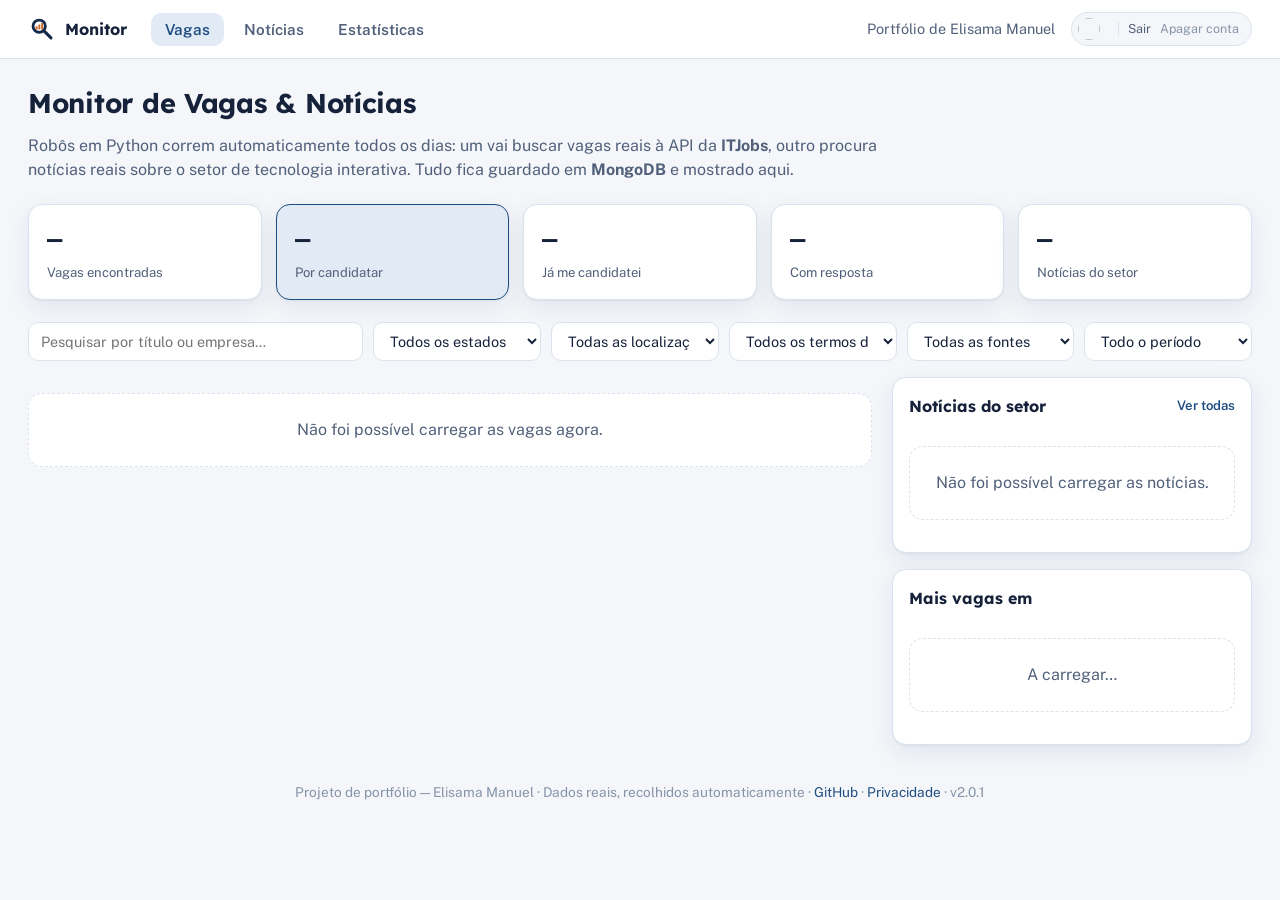
==== commit 83b3a3ad: "v2.0.1: ecrã de entrada do .exe em ecrã dividido" ====
--- a/static/index.html
+++ b/static/index.html
@@ -40,7 +40,7 @@
             <svg viewBox="0 0 24 24" fill="none" stroke="currentColor" stroke-width="2" aria-hidden="true"><path d="M4 20V10M10 20V4M16 20v-8M22 20H2"/></svg>
             Estatíst.
         </button>
-        <span class="trilho-versao versao-site">v2.0.0</span>
+        <span class="trilho-versao versao-site">v2.0.1</span>
     </aside>
     <div class="barra-app">
         <h1 class="barra-app-titulo" id="tituloApp">Vagas</h1>
@@ -287,7 +287,7 @@
     </main>
 
     <footer class="rodape">
-        <p>Projeto de portfólio — Elisama Manuel · Dados reais, recolhidos automaticamente · <a href="https://github.com/elisamanuel-on" target="_blank" rel="noopener">GitHub</a> · <a href="/privacidade">Privacidade</a> · <span class="versao-site">v2.0.0</span></p>
+        <p>Projeto de portfólio — Elisama Manuel · Dados reais, recolhidos automaticamente · <a href="https://github.com/elisamanuel-on" target="_blank" rel="noopener">GitHub</a> · <a href="/privacidade">Privacidade</a> · <span class="versao-site">v2.0.1</span></p>
     </footer>
 
     <template id="modeloVaga">
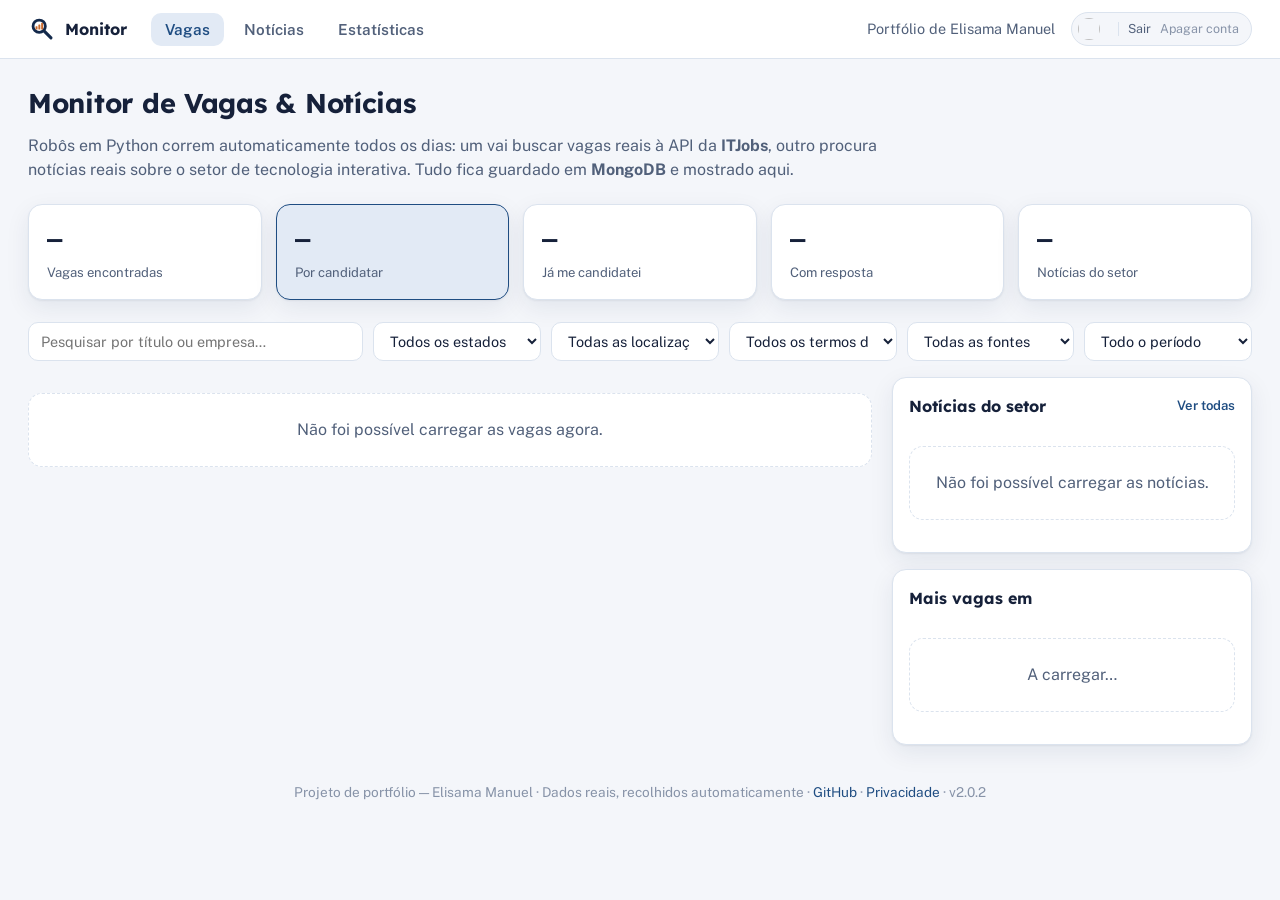
==== commit 125b600b: "v2.0.2: link Site do rodapé aponta para o Monitor" ====
--- a/static/index.html
+++ b/static/index.html
@@ -40,7 +40,7 @@
             <svg viewBox="0 0 24 24" fill="none" stroke="currentColor" stroke-width="2" aria-hidden="true"><path d="M4 20V10M10 20V4M16 20v-8M22 20H2"/></svg>
             Estatíst.
         </button>
-        <span class="trilho-versao versao-site">v2.0.1</span>
+        <span class="trilho-versao versao-site">v2.0.2</span>
     </aside>
     <div class="barra-app">
         <h1 class="barra-app-titulo" id="tituloApp">Vagas</h1>
@@ -287,7 +287,7 @@
     </main>
 
     <footer class="rodape">
-        <p>Projeto de portfólio — Elisama Manuel · Dados reais, recolhidos automaticamente · <a href="https://github.com/elisamanuel-on" target="_blank" rel="noopener">GitHub</a> · <a href="/privacidade">Privacidade</a> · <span class="versao-site">v2.0.1</span></p>
+        <p>Projeto de portfólio — Elisama Manuel · Dados reais, recolhidos automaticamente · <a href="https://github.com/elisamanuel-on" target="_blank" rel="noopener">GitHub</a> · <a href="/privacidade">Privacidade</a> · <span class="versao-site">v2.0.2</span></p>
     </footer>
 
     <template id="modeloVaga">
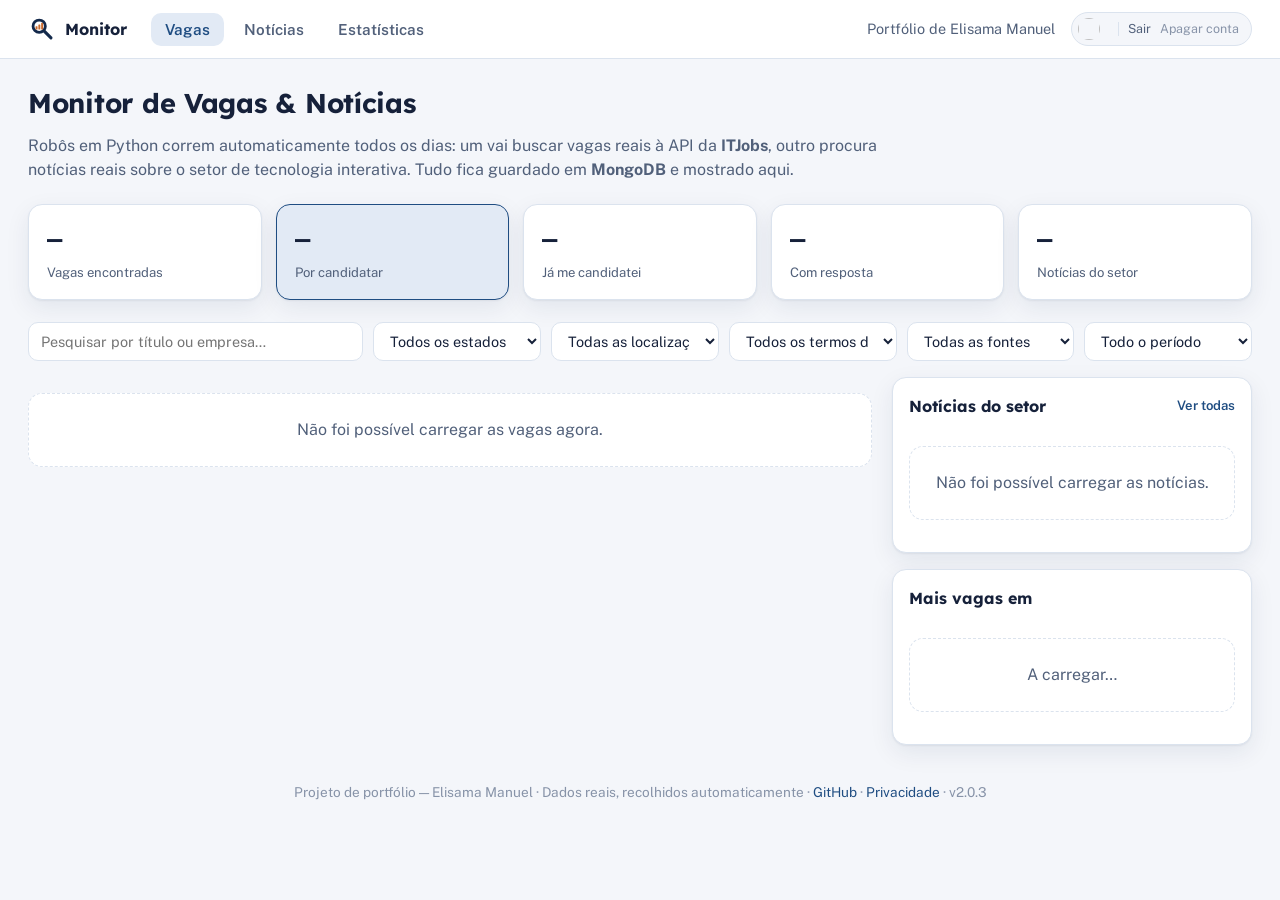
==== commit 12763c04: "v2.0.3: link Site do .exe aponta para o Monitor" ====
--- a/static/index.html
+++ b/static/index.html
@@ -40,7 +40,7 @@
             <svg viewBox="0 0 24 24" fill="none" stroke="currentColor" stroke-width="2" aria-hidden="true"><path d="M4 20V10M10 20V4M16 20v-8M22 20H2"/></svg>
             Estatíst.
         </button>
-        <span class="trilho-versao versao-site">v2.0.2</span>
+        <span class="trilho-versao versao-site">v2.0.3</span>
     </aside>
     <div class="barra-app">
         <h1 class="barra-app-titulo" id="tituloApp">Vagas</h1>
@@ -287,7 +287,7 @@
     </main>
 
     <footer class="rodape">
-        <p>Projeto de portfólio — Elisama Manuel · Dados reais, recolhidos automaticamente · <a href="https://github.com/elisamanuel-on" target="_blank" rel="noopener">GitHub</a> · <a href="/privacidade">Privacidade</a> · <span class="versao-site">v2.0.2</span></p>
+        <p>Projeto de portfólio — Elisama Manuel · Dados reais, recolhidos automaticamente · <a href="https://github.com/elisamanuel-on" target="_blank" rel="noopener">GitHub</a> · <a href="/privacidade">Privacidade</a> · <span class="versao-site">v2.0.3</span></p>
     </footer>
 
     <template id="modeloVaga">
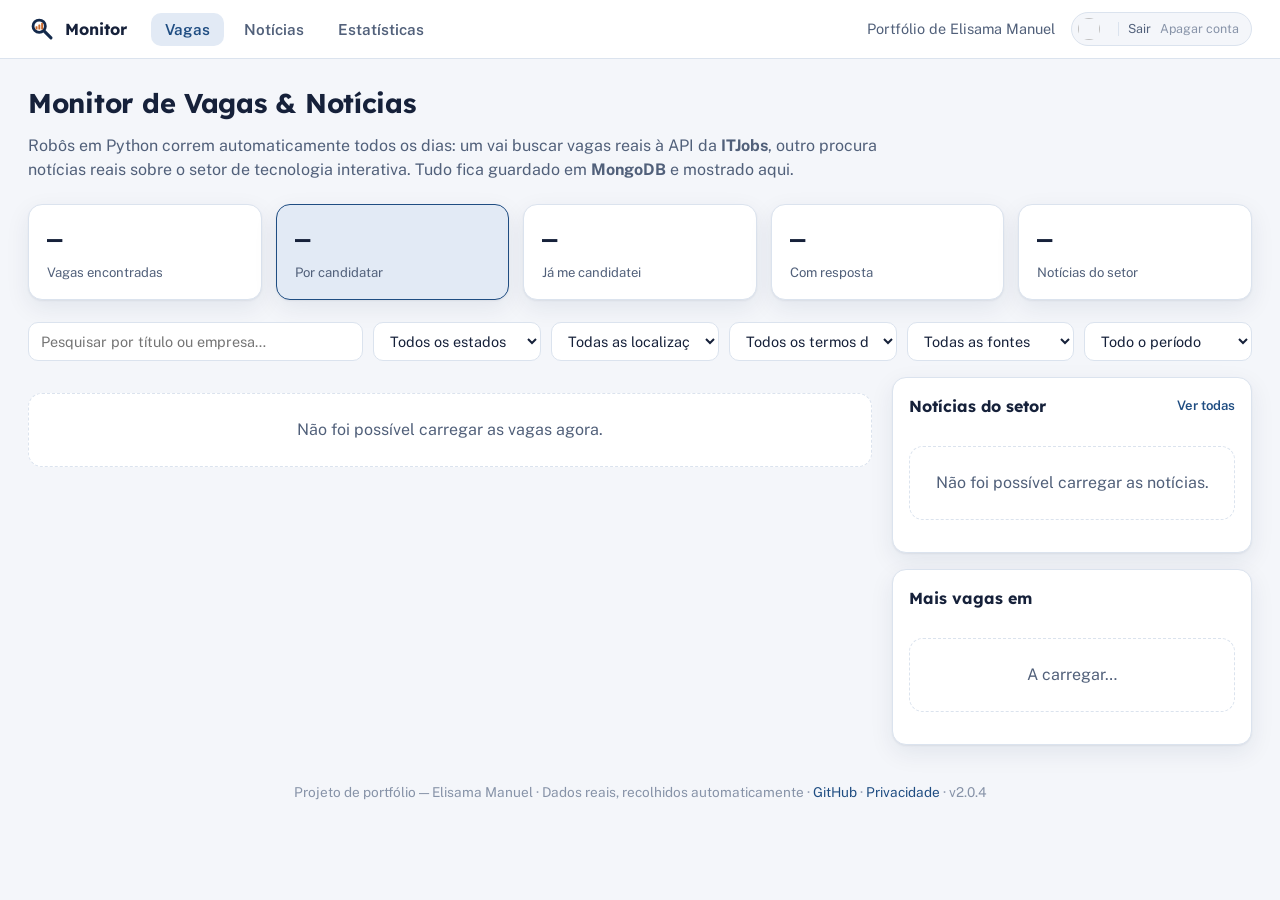
==== commit bfde438e: "v2.0.4: link Site só no .exe; removido do rodapé do site" ====
--- a/static/index.html
+++ b/static/index.html
@@ -40,7 +40,7 @@
             <svg viewBox="0 0 24 24" fill="none" stroke="currentColor" stroke-width="2" aria-hidden="true"><path d="M4 20V10M10 20V4M16 20v-8M22 20H2"/></svg>
             Estatíst.
         </button>
-        <span class="trilho-versao versao-site">v2.0.3</span>
+        <span class="trilho-versao versao-site">v2.0.4</span>
     </aside>
     <div class="barra-app">
         <h1 class="barra-app-titulo" id="tituloApp">Vagas</h1>
@@ -287,7 +287,7 @@
     </main>
 
     <footer class="rodape">
-        <p>Projeto de portfólio — Elisama Manuel · Dados reais, recolhidos automaticamente · <a href="https://github.com/elisamanuel-on" target="_blank" rel="noopener">GitHub</a> · <a href="/privacidade">Privacidade</a> · <span class="versao-site">v2.0.3</span></p>
+        <p>Projeto de portfólio — Elisama Manuel · Dados reais, recolhidos automaticamente · <a href="https://github.com/elisamanuel-on" target="_blank" rel="noopener">GitHub</a> · <a href="/privacidade">Privacidade</a> · <span class="versao-site">v2.0.4</span></p>
     </footer>
 
     <template id="modeloVaga">
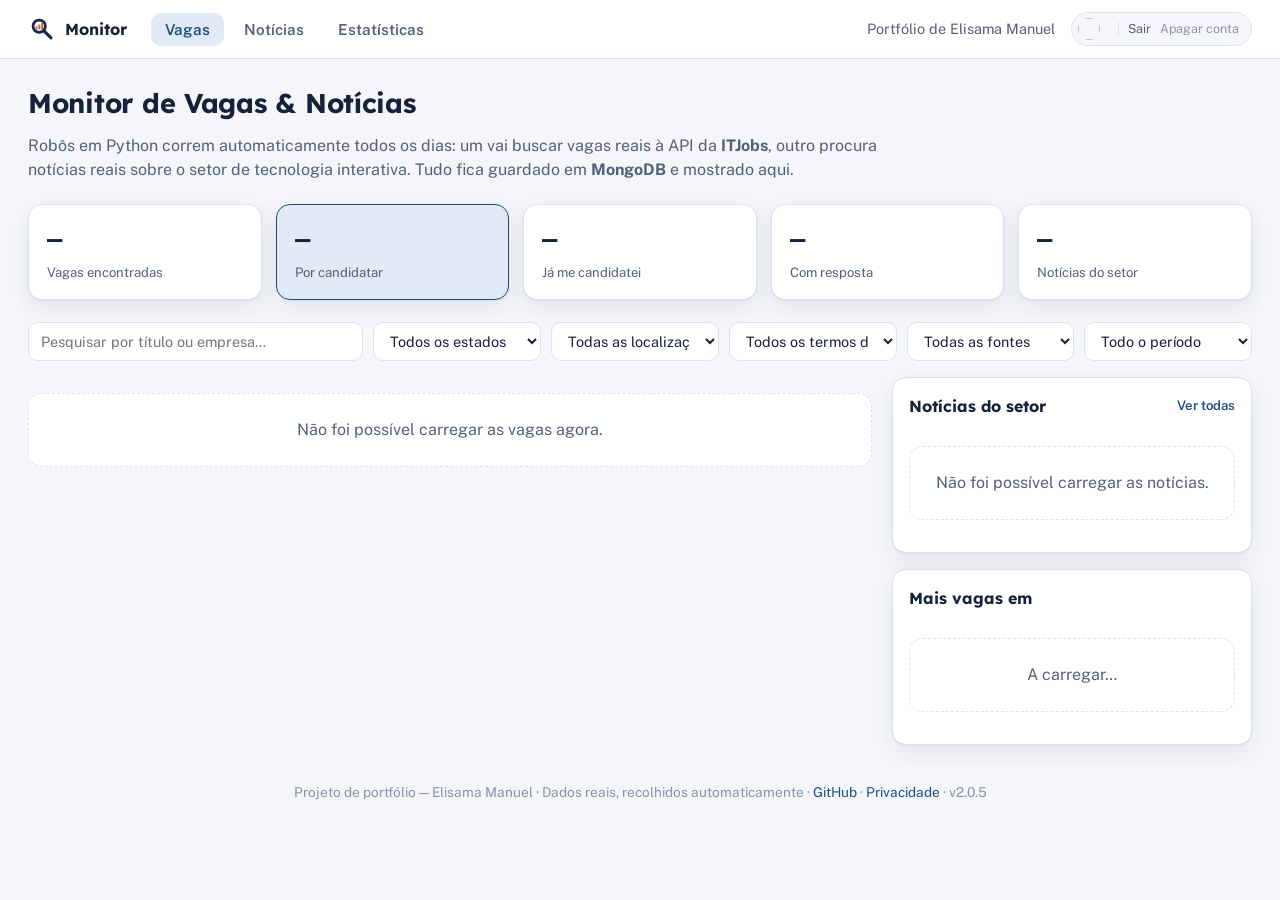
==== commit c8792583: "v2.0.5: .exe mostra logo a versão certa ao abrir" ====
--- a/static/index.html
+++ b/static/index.html
@@ -40,7 +40,7 @@
             <svg viewBox="0 0 24 24" fill="none" stroke="currentColor" stroke-width="2" aria-hidden="true"><path d="M4 20V10M10 20V4M16 20v-8M22 20H2"/></svg>
             Estatíst.
         </button>
-        <span class="trilho-versao versao-site">v2.0.4</span>
+        <span class="trilho-versao versao-site">v2.0.5</span>
     </aside>
     <div class="barra-app">
         <h1 class="barra-app-titulo" id="tituloApp">Vagas</h1>
@@ -287,7 +287,7 @@
     </main>
 
     <footer class="rodape">
-        <p>Projeto de portfólio — Elisama Manuel · Dados reais, recolhidos automaticamente · <a href="https://github.com/elisamanuel-on" target="_blank" rel="noopener">GitHub</a> · <a href="/privacidade">Privacidade</a> · <span class="versao-site">v2.0.4</span></p>
+        <p>Projeto de portfólio — Elisama Manuel · Dados reais, recolhidos automaticamente · <a href="https://github.com/elisamanuel-on" target="_blank" rel="noopener">GitHub</a> · <a href="/privacidade">Privacidade</a> · <span class="versao-site">v2.0.5</span></p>
     </footer>
 
     <template id="modeloVaga">
